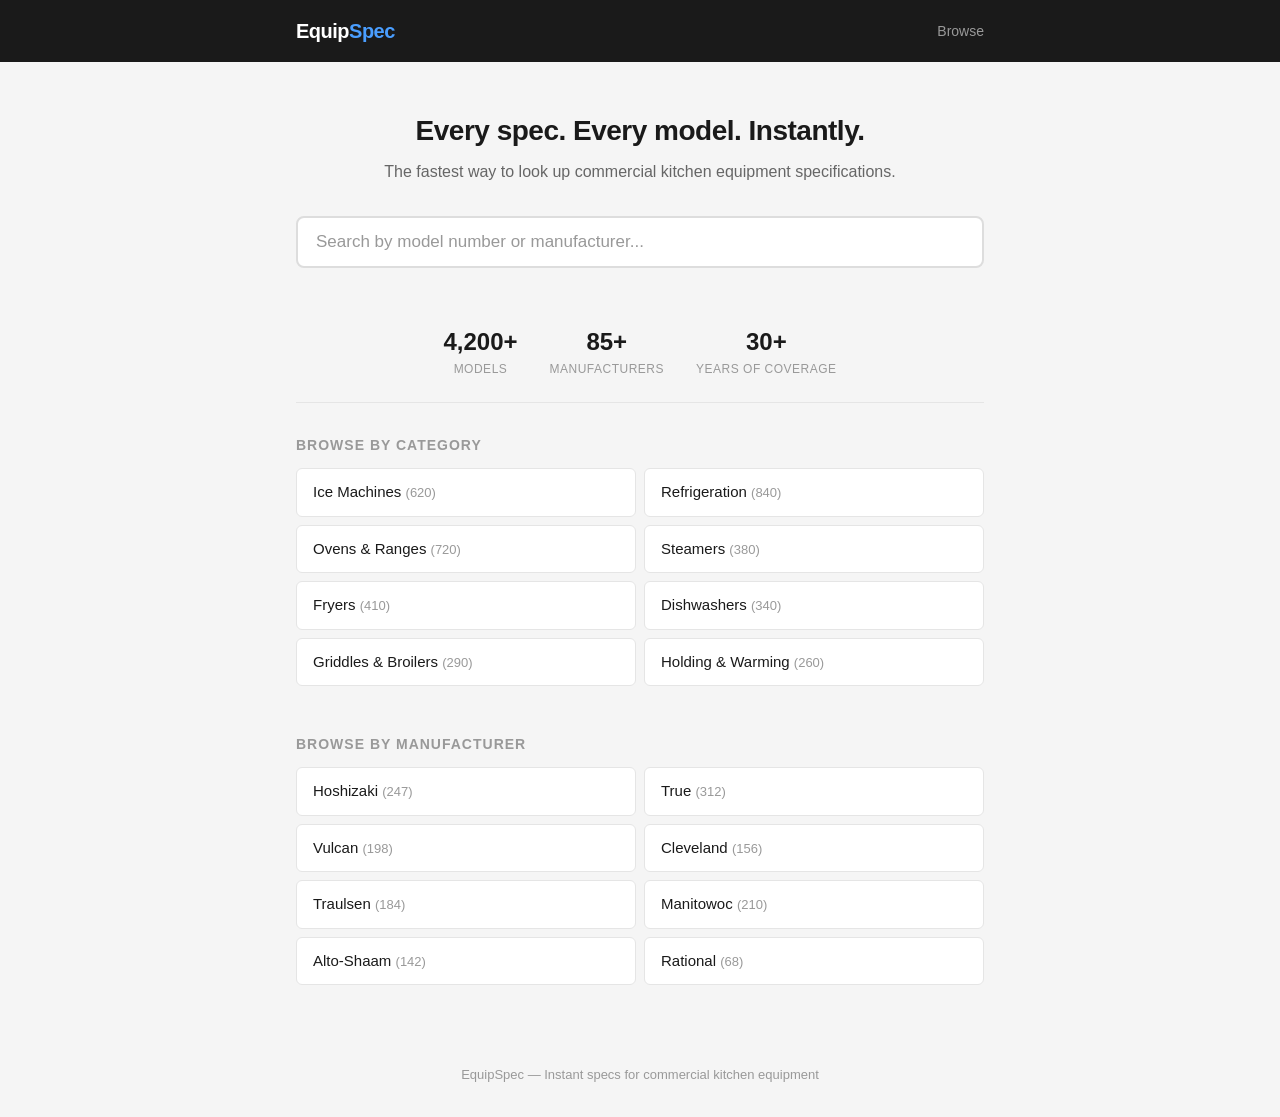
==== index.html @ be6e0cde "Initial demo site for EquipSpec" ====
<!DOCTYPE html>
<html lang="en">
<head>
  <meta charset="UTF-8">
  <meta name="viewport" content="width=device-width, initial-scale=1.0">
  <title>EquipSpec - Commercial Kitchen Equipment Specs</title>
  <link rel="stylesheet" href="style.css">
</head>
<body>
  <header>
    <div class="container">
      <a href="index.html" class="logo">Equip<span>Spec</span></a>
      <a href="#" class="nav-link">Browse</a>
    </div>
  </header>

  <div class="container">
    <div class="hero">
      <h1>Every spec. Every model. Instantly.</h1>
      <p>The fastest way to look up commercial kitchen equipment specifications.</p>
      <input type="text" class="search-box" placeholder="Search by model number or manufacturer..." id="searchBox">
    </div>

    <div class="stats">
      <div class="stat">
        <div class="stat-num">4,200+</div>
        <div class="stat-label">Models</div>
      </div>
      <div class="stat">
        <div class="stat-num">85+</div>
        <div class="stat-label">Manufacturers</div>
      </div>
      <div class="stat">
        <div class="stat-num">30+</div>
        <div class="stat-label">Years of Coverage</div>
      </div>
    </div>

    <div class="browse-section">
      <h2>Browse by Category</h2>
      <div class="browse-grid">
        <a href="#" class="browse-link">Ice Machines <span class="count">(620)</span></a>
        <a href="#" class="browse-link">Refrigeration <span class="count">(840)</span></a>
        <a href="#" class="browse-link">Ovens &amp; Ranges <span class="count">(720)</span></a>
        <a href="#" class="browse-link">Steamers <span class="count">(380)</span></a>
        <a href="#" class="browse-link">Fryers <span class="count">(410)</span></a>
        <a href="#" class="browse-link">Dishwashers <span class="count">(340)</span></a>
        <a href="#" class="browse-link">Griddles &amp; Broilers <span class="count">(290)</span></a>
        <a href="#" class="browse-link">Holding &amp; Warming <span class="count">(260)</span></a>
      </div>
    </div>

    <div class="browse-section">
      <h2>Browse by Manufacturer</h2>
      <div class="browse-grid">
        <a href="#" class="browse-link">Hoshizaki <span class="count">(247)</span></a>
        <a href="equipment/true-t-49-hc.html" class="browse-link">True <span class="count">(312)</span></a>
        <a href="equipment/vulcan-sg4d.html" class="browse-link">Vulcan <span class="count">(198)</span></a>
        <a href="equipment/cleveland-21cet8.html" class="browse-link">Cleveland <span class="count">(156)</span></a>
        <a href="#" class="browse-link">Traulsen <span class="count">(184)</span></a>
        <a href="#" class="browse-link">Manitowoc <span class="count">(210)</span></a>
        <a href="#" class="browse-link">Alto-Shaam <span class="count">(142)</span></a>
        <a href="#" class="browse-link">Rational <span class="count">(68)</span></a>
      </div>
    </div>
  </div>

  <footer>
    <div class="container">
      EquipSpec — Instant specs for commercial kitchen equipment
    </div>
  </footer>

  <script>
    document.getElementById('searchBox').addEventListener('keydown', function(e) {
      if (e.key === 'Enter') {
        const q = this.value.trim().toLowerCase();
        if (q.includes('km-1340') || q.includes('1340maj')) {
          window.location.href = 'equipment/hoshizaki-km-1340maj.html';
        } else if (q.includes('t-49') || q.includes('t49')) {
          window.location.href = 'equipment/true-t-49-hc.html';
        } else if (q.includes('sg4d') || q.includes('sg4')) {
          window.location.href = 'equipment/vulcan-sg4d.html';
        } else if (q.includes('21cet8') || q.includes('cet8')) {
          window.location.href = 'equipment/cleveland-21cet8.html';
        } else {
          alert('Model not found — we\'ve been notified and will add it shortly.');
        }
      }
    });
  </script>
</body>
</html>
---- style.css ----
* {
  margin: 0;
  padding: 0;
  box-sizing: border-box;
}

body {
  font-family: -apple-system, BlinkMacSystemFont, 'Segoe UI', Roboto, sans-serif;
  background: #f5f5f5;
  color: #1a1a1a;
  line-height: 1.5;
}

.container {
  max-width: 720px;
  margin: 0 auto;
  padding: 0 16px;
}

/* Header */
header {
  background: #1a1a1a;
  padding: 16px 0;
  position: sticky;
  top: 0;
  z-index: 100;
}

header .container {
  display: flex;
  align-items: center;
  justify-content: space-between;
}

.logo {
  color: #fff;
  font-size: 20px;
  font-weight: 700;
  text-decoration: none;
  letter-spacing: -0.5px;
}

.logo span {
  color: #4a9eff;
}

/* Search */
.search-wrap {
  padding: 32px 0;
}

.search-box {
  width: 100%;
  padding: 14px 18px;
  font-size: 17px;
  border: 2px solid #ddd;
  border-radius: 8px;
  outline: none;
  background: #fff;
  transition: border-color 0.2s;
}

.search-box:focus {
  border-color: #4a9eff;
}

.search-box::placeholder {
  color: #999;
}

/* Homepage */
.hero {
  text-align: center;
  padding: 48px 0 32px;
}

.hero h1 {
  font-size: 28px;
  font-weight: 700;
  margin-bottom: 8px;
  letter-spacing: -0.5px;
}

.hero p {
  font-size: 16px;
  color: #666;
  margin-bottom: 32px;
}

.browse-section {
  padding: 0 0 48px;
}

.browse-section h2 {
  font-size: 14px;
  text-transform: uppercase;
  letter-spacing: 1px;
  color: #999;
  margin-bottom: 12px;
}

.browse-grid {
  display: grid;
  grid-template-columns: 1fr 1fr;
  gap: 8px;
}

.browse-link {
  display: block;
  padding: 12px 16px;
  background: #fff;
  border-radius: 6px;
  text-decoration: none;
  color: #1a1a1a;
  font-size: 15px;
  border: 1px solid #e5e5e5;
  transition: border-color 0.2s;
}

.browse-link:hover {
  border-color: #4a9eff;
}

.browse-link .count {
  color: #999;
  font-size: 13px;
}

/* Model Page */
.breadcrumb {
  padding: 16px 0 8px;
  font-size: 13px;
  color: #999;
}

.breadcrumb a {
  color: #4a9eff;
  text-decoration: none;
}

.model-header {
  padding: 8px 0 24px;
}

.model-header h1 {
  font-size: 24px;
  font-weight: 700;
  letter-spacing: -0.5px;
}

.model-header .subtitle {
  font-size: 16px;
  color: #666;
  margin-top: 4px;
}

.model-header .status-row {
  display: flex;
  gap: 12px;
  margin-top: 12px;
  flex-wrap: wrap;
}

.badge {
  display: inline-block;
  padding: 3px 10px;
  border-radius: 4px;
  font-size: 12px;
  font-weight: 600;
  text-transform: uppercase;
  letter-spacing: 0.5px;
}

.badge-green {
  background: #e6f9e6;
  color: #1a7a1a;
}

.badge-yellow {
  background: #fff8e1;
  color: #8a6d00;
}

.badge-blue {
  background: #e6f0ff;
  color: #1a5cb0;
}

/* Spec Sections */
.spec-section {
  background: #fff;
  border-radius: 8px;
  border: 1px solid #e5e5e5;
  margin-bottom: 12px;
  overflow: hidden;
}

.spec-section-title {
  font-size: 13px;
  font-weight: 700;
  text-transform: uppercase;
  letter-spacing: 1px;
  color: #999;
  padding: 16px 16px 8px;
}

.spec-row {
  display: flex;
  justify-content: space-between;
  padding: 10px 16px;
  border-top: 1px solid #f0f0f0;
  font-size: 15px;
}

.spec-row:first-of-type {
  border-top: none;
}

.spec-label {
  color: #666;
  flex-shrink: 0;
  margin-right: 16px;
}

.spec-value {
  font-weight: 600;
  text-align: right;
  word-break: break-word;
}

/* Documents */
.doc-link {
  display: flex;
  align-items: center;
  padding: 12px 16px;
  border-top: 1px solid #f0f0f0;
  text-decoration: none;
  color: #4a9eff;
  font-size: 15px;
  font-weight: 500;
  transition: background 0.2s;
}

.doc-link:hover {
  background: #f8f9fa;
}

.doc-icon {
  margin-right: 10px;
  font-size: 18px;
}

/* Related Models */
.related-model {
  display: flex;
  justify-content: space-between;
  align-items: center;
  padding: 12px 16px;
  border-top: 1px solid #f0f0f0;
  text-decoration: none;
  color: #1a1a1a;
  font-size: 15px;
  transition: background 0.2s;
}

.related-model:hover {
  background: #f8f9fa;
}

.related-model .diff {
  color: #999;
  font-size: 13px;
}

/* Model Number Decoder */
.decoder {
  background: #fff;
  border-radius: 8px;
  border: 1px solid #e5e5e5;
  margin-bottom: 12px;
  padding: 16px;
}

.decoder-title {
  font-size: 13px;
  font-weight: 700;
  text-transform: uppercase;
  letter-spacing: 1px;
  color: #999;
  margin-bottom: 12px;
}

.decoder-model {
  font-size: 20px;
  font-family: 'SF Mono', 'Menlo', 'Consolas', monospace;
  font-weight: 700;
  margin-bottom: 16px;
  letter-spacing: 2px;
}

.decoder-model em {
  font-style: normal;
  padding: 2px 0;
  border-bottom: 3px solid;
}

.decoder-model .seg-1 { border-color: #4a9eff; color: #4a9eff; }
.decoder-model .seg-2 { border-color: #ff6b6b; color: #ff6b6b; }
.decoder-model .seg-3 { border-color: #51cf66; color: #51cf66; }
.decoder-model .seg-4 { border-color: #ffd43b; color: #cc9900; }
.decoder-model .seg-5 { border-color: #cc5de8; color: #cc5de8; }

.decoder-legend {
  font-size: 14px;
  line-height: 1.8;
}

.decoder-legend .dot {
  display: inline-block;
  width: 10px;
  height: 10px;
  border-radius: 2px;
  margin-right: 6px;
}

.dot-1 { background: #4a9eff; }
.dot-2 { background: #ff6b6b; }
.dot-3 { background: #51cf66; }
.dot-4 { background: #ffd43b; }
.dot-5 { background: #cc5de8; }

/* Footer */
footer {
  padding: 32px 0;
  text-align: center;
  color: #999;
  font-size: 13px;
}

/* Scan Button */
.scan-btn {
  display: inline-flex;
  align-items: center;
  gap: 8px;
  padding: 10px 20px;
  background: #4a9eff;
  color: #fff;
  border: none;
  border-radius: 6px;
  font-size: 15px;
  font-weight: 600;
  cursor: pointer;
  text-decoration: none;
}

.nav-link {
  color: #999;
  text-decoration: none;
  font-size: 14px;
}

.nav-link:hover {
  color: #fff;
}

/* Stats bar on homepage */
.stats {
  display: flex;
  justify-content: center;
  gap: 32px;
  padding: 24px 0;
  margin-bottom: 32px;
  border-bottom: 1px solid #e5e5e5;
}

.stat {
  text-align: center;
}

.stat-num {
  font-size: 24px;
  font-weight: 700;
  color: #1a1a1a;
}

.stat-label {
  font-size: 12px;
  color: #999;
  text-transform: uppercase;
  letter-spacing: 0.5px;
}

@media (max-width: 480px) {
  .hero h1 { font-size: 22px; }
  .browse-grid { grid-template-columns: 1fr; }
  .stats { gap: 20px; }
  .stat-num { font-size: 20px; }
}
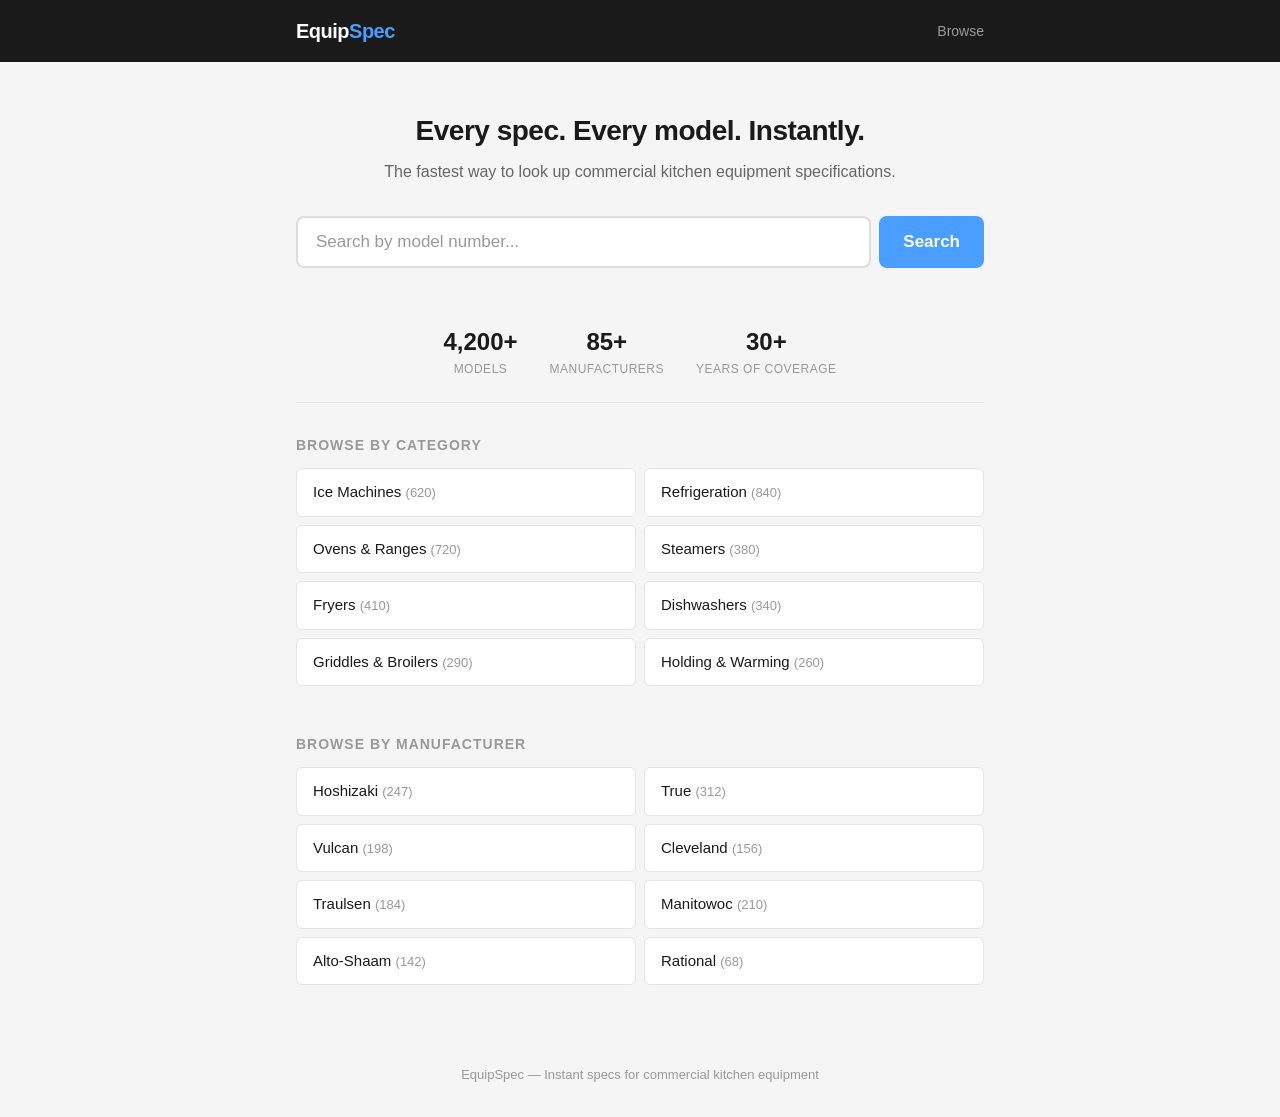
==== commit 52934d09: "Add search button, disable autocorrect on model input" ====
--- a/index.html
+++ b/index.html
@@ -18,7 +18,10 @@
     <div class="hero">
       <h1>Every spec. Every model. Instantly.</h1>
       <p>The fastest way to look up commercial kitchen equipment specifications.</p>
-      <input type="text" class="search-box" placeholder="Search by model number or manufacturer..." id="searchBox">
+      <div class="search-wrap">
+        <input type="search" class="search-box" placeholder="Search by model number..." id="searchBox" autocorrect="off" autocapitalize="off" autocomplete="off" spellcheck="false">
+        <button class="search-btn" id="searchBtn">Search</button>
+      </div>
     </div>
 
     <div class="stats">
@@ -72,22 +75,25 @@
   </footer>
 
   <script>
+    function doSearch() {
+      var q = document.getElementById('searchBox').value.trim().toLowerCase();
+      if (!q) return;
+      if (q.includes('km-1340') || q.includes('1340maj')) {
+        window.location.href = 'equipment/hoshizaki-km-1340maj.html';
+      } else if (q.includes('t-49') || q.includes('t49')) {
+        window.location.href = 'equipment/true-t-49-hc.html';
+      } else if (q.includes('sg4d') || q.includes('sg4')) {
+        window.location.href = 'equipment/vulcan-sg4d.html';
+      } else if (q.includes('21cet8') || q.includes('cet8')) {
+        window.location.href = 'equipment/cleveland-21cet8.html';
+      } else {
+        alert('Model not found — we\'ve been notified and will add it shortly.');
+      }
+    }
     document.getElementById('searchBox').addEventListener('keydown', function(e) {
-      if (e.key === 'Enter') {
-        const q = this.value.trim().toLowerCase();
-        if (q.includes('km-1340') || q.includes('1340maj')) {
-          window.location.href = 'equipment/hoshizaki-km-1340maj.html';
-        } else if (q.includes('t-49') || q.includes('t49')) {
-          window.location.href = 'equipment/true-t-49-hc.html';
-        } else if (q.includes('sg4d') || q.includes('sg4')) {
-          window.location.href = 'equipment/vulcan-sg4d.html';
-        } else if (q.includes('21cet8') || q.includes('cet8')) {
-          window.location.href = 'equipment/cleveland-21cet8.html';
-        } else {
-          alert('Model not found — we\'ve been notified and will add it shortly.');
-        }
-      }
+      if (e.key === 'Enter') { e.preventDefault(); doSearch(); }
     });
+    document.getElementById('searchBtn').addEventListener('click', doSearch);
   </script>
 </body>
 </html>
--- a/style.css
+++ b/style.css
@@ -46,11 +46,13 @@
 
 /* Search */
 .search-wrap {
-  padding: 32px 0;
+  display: flex;
+  gap: 8px;
 }
 
 .search-box {
-  width: 100%;
+  flex: 1;
+  min-width: 0;
   padding: 14px 18px;
   font-size: 17px;
   border: 2px solid #ddd;
@@ -58,6 +60,23 @@
   outline: none;
   background: #fff;
   transition: border-color 0.2s;
+}
+
+.search-btn {
+  padding: 14px 24px;
+  font-size: 17px;
+  font-weight: 600;
+  background: #4a9eff;
+  color: #fff;
+  border: none;
+  border-radius: 8px;
+  cursor: pointer;
+  white-space: nowrap;
+  flex-shrink: 0;
+}
+
+.search-btn:active {
+  background: #3a8eef;
 }
 
 .search-box:focus {
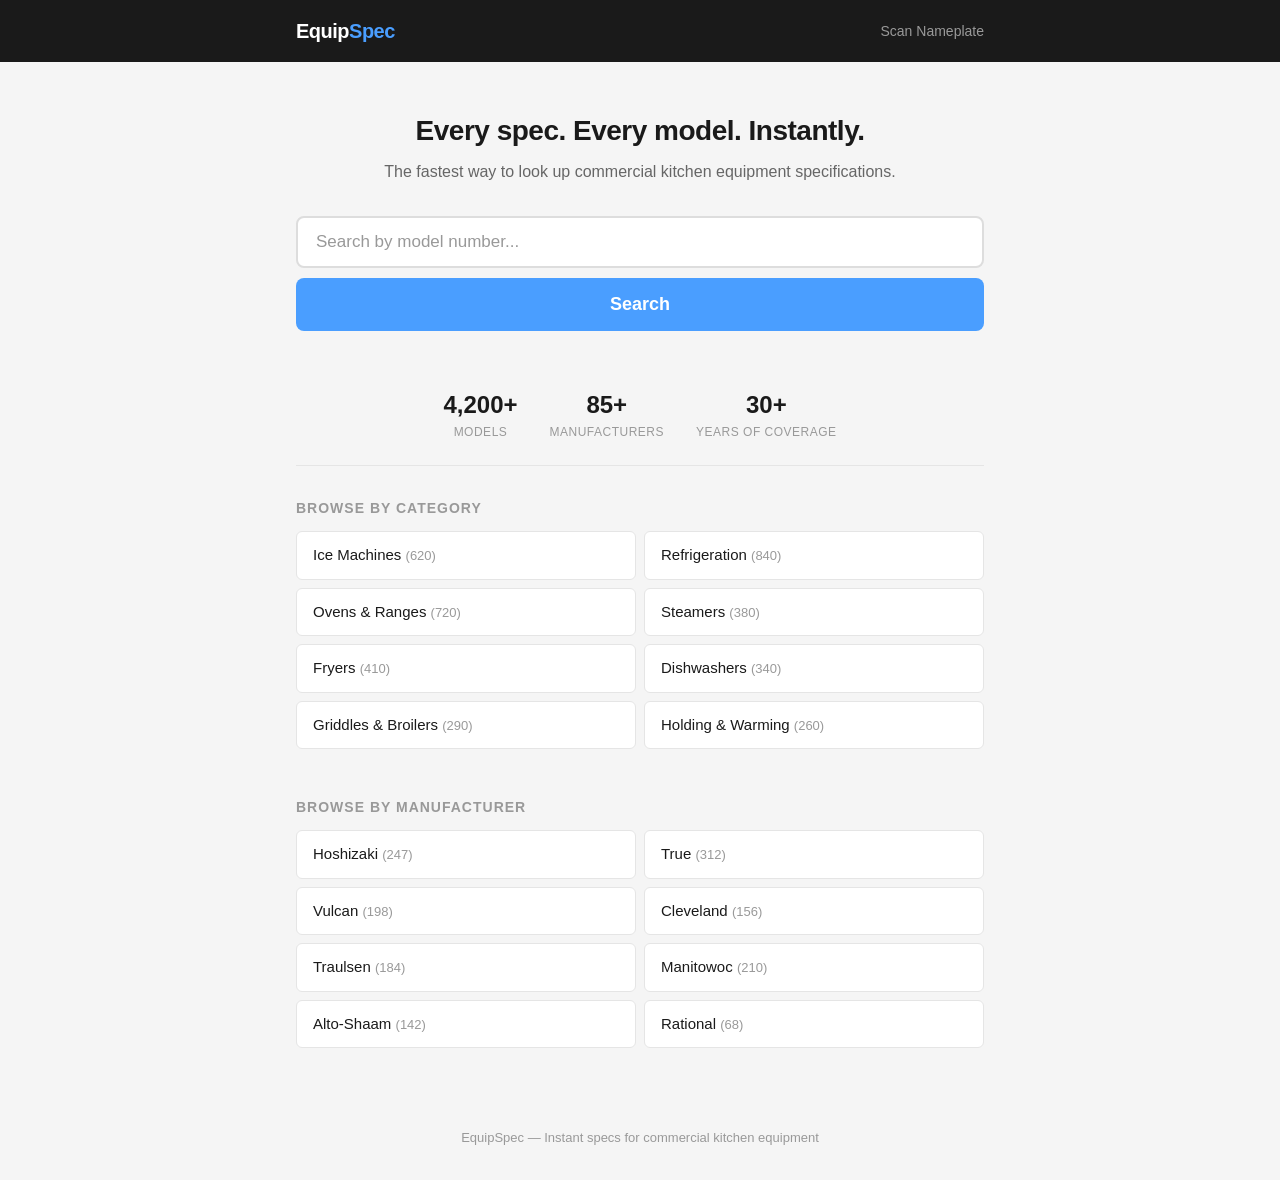
==== commit cfa2036c: "Add nameplate scanner MVP with guided photo capture flow Five-step prototype: photo capture → OCR an" ====
--- a/index.html
+++ b/index.html
@@ -10,7 +10,7 @@
   <header>
     <div class="container">
       <a href="index.html" class="logo">Equip<span>Spec</span></a>
-      <a href="#" class="nav-link">Browse</a>
+      <a href="scan.html" class="nav-link">Scan Nameplate</a>
     </div>
   </header>
 
--- a/style.css
+++ b/style.css
@@ -47,7 +47,8 @@
 /* Search */
 .search-wrap {
   display: flex;
-  gap: 8px;
+  flex-direction: column;
+  gap: 10px;
 }
 
 .search-box {
@@ -60,19 +61,24 @@
   outline: none;
   background: #fff;
   transition: border-color 0.2s;
+  -webkit-appearance: none;
+  -moz-appearance: none;
+  appearance: none;
 }
 
 .search-btn {
-  padding: 14px 24px;
-  font-size: 17px;
+  width: 100%;
+  padding: 16px 24px;
+  font-size: 18px;
   font-weight: 600;
   background: #4a9eff;
   color: #fff;
   border: none;
   border-radius: 8px;
   cursor: pointer;
-  white-space: nowrap;
-  flex-shrink: 0;
+  -webkit-appearance: none;
+  -moz-appearance: none;
+  appearance: none;
 }
 
 .search-btn:active {
@@ -409,9 +415,108 @@
   letter-spacing: 0.5px;
 }
 
+/* Replacement Finder */
+.match-rank {
+  display: inline-block;
+  background: #4a9eff;
+  color: #fff;
+  padding: 2px 8px;
+  border-radius: 3px;
+  font-size: 11px;
+  margin-right: 8px;
+  vertical-align: middle;
+  letter-spacing: 0;
+  text-transform: none;
+}
+
+.match-exact {
+  color: #1a7a1a;
+}
+
+.match-close {
+  color: #8a6d00;
+}
+
+.match-better {
+  color: #1a5cb0;
+}
+
+.replace-verdict {
+  padding: 12px 16px;
+  border-top: 1px solid #f0f0f0;
+  background: #f8f9fa;
+  font-size: 14px;
+  color: #444;
+  line-height: 1.6;
+}
+
+.replace-btn {
+  display: block;
+  text-align: center;
+  padding: 14px;
+  background: #4a9eff;
+  color: #fff;
+  text-decoration: none;
+  font-size: 16px;
+  font-weight: 600;
+  border-radius: 0 0 8px 8px;
+}
+
+/* Comparison Table */
+.compare-table {
+  overflow-x: auto;
+  -webkit-overflow-scrolling: touch;
+}
+
+.compare-table table {
+  width: 100%;
+  border-collapse: collapse;
+  font-size: 13px;
+}
+
+.compare-table th,
+.compare-table td {
+  padding: 8px 10px;
+  text-align: center;
+  border-bottom: 1px solid #f0f0f0;
+}
+
+.compare-table th {
+  font-size: 12px;
+  font-weight: 700;
+  text-transform: uppercase;
+  color: #999;
+  letter-spacing: 0.5px;
+}
+
+.compare-table th:first-child,
+.compare-table td:first-child {
+  text-align: left;
+  color: #666;
+}
+
+.compare-table td {
+  font-weight: 600;
+}
+
+.compare-table .yours {
+  background: #f0f0f0;
+  color: #666;
+}
+
+.compare-table .exact {
+  color: #1a7a1a;
+}
+
+.compare-table .better {
+  color: #1a5cb0;
+}
+
 @media (max-width: 480px) {
   .hero h1 { font-size: 22px; }
   .browse-grid { grid-template-columns: 1fr; }
   .stats { gap: 20px; }
   .stat-num { font-size: 20px; }
-}
+  .compare-table { font-size: 12px; }
+  .compare-table th, .compare-table td { padding: 6px 5px; }
+}
